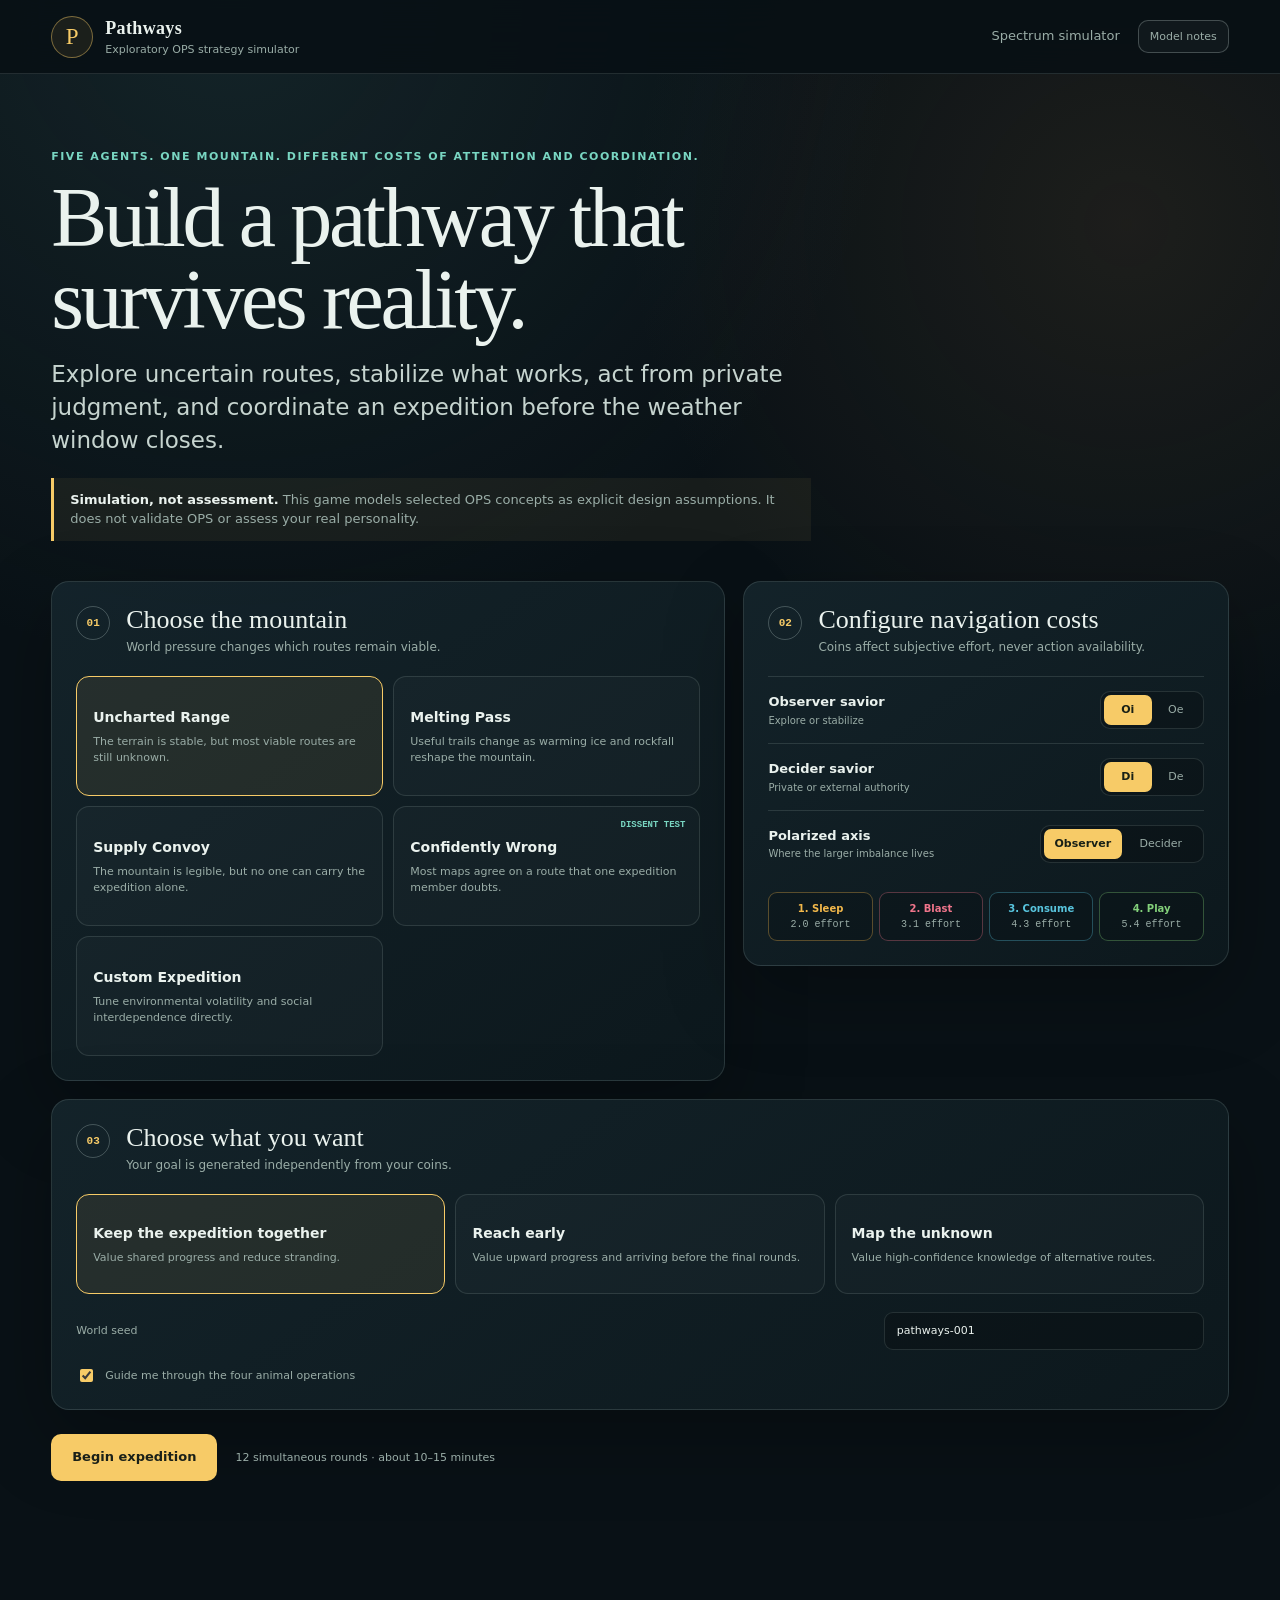
==== pathways/index.html @ d85b3685 "Add Pathways expedition simulator prototype" ====
<!doctype html>
<html lang="en">
<head>
  <meta charset="utf-8">
  <meta name="viewport" content="width=device-width, initial-scale=1">
  <meta name="theme-color" content="#101a20">
  <title>Pathways - An exploratory OPS strategy simulator</title>
  <link rel="icon" href="../favicon.ico">
  <link rel="stylesheet" href="styles.css?v=1">
</head>
<body>
  <header class="site-header">
    <a class="brand" href="../" aria-label="Back to simulator collection">
      <span class="brand-mark">P</span>
      <span>
        <strong>Pathways</strong>
        <small>Exploratory OPS strategy simulator</small>
      </span>
    </a>
    <nav>
      <a href="../spectrum/">Spectrum simulator</a>
      <button class="quiet-button" id="aboutButton" type="button">Model notes</button>
    </nav>
  </header>

  <main id="app">
    <section class="start-screen" id="startScreen">
      <div class="hero-copy">
        <p class="eyebrow">Five agents. One mountain. Different costs of attention and coordination.</p>
        <h1>Build a pathway that survives reality.</h1>
        <p class="lede">Explore uncertain routes, stabilize what works, act from private judgment, and coordinate an expedition before the weather window closes.</p>
        <div class="model-notice">
          <strong>Simulation, not assessment.</strong>
          This game models selected OPS concepts as explicit design assumptions. It does not validate OPS or assess your real personality.
        </div>
      </div>

      <div class="setup-grid">
        <section class="setup-panel scenario-panel">
          <div class="section-heading">
            <span class="step-number">01</span>
            <div>
              <h2>Choose the mountain</h2>
              <p>World pressure changes which routes remain viable.</p>
            </div>
          </div>
          <div class="scenario-grid" id="scenarioGrid"></div>
          <div class="custom-controls" id="customControls" hidden>
            <label>Environmental uncertainty <output id="uncertaintyOutput">50%</output><input id="uncertaintyInput" type="range" min="0" max="100" value="50"></label>
            <label>Terrain volatility <output id="volatilityOutput">50%</output><input id="volatilityInput" type="range" min="0" max="100" value="50"></label>
            <label>Social interdependence <output id="interdependenceOutput">50%</output><input id="interdependenceInput" type="range" min="0" max="100" value="50"></label>
            <label>Priority disagreement <output id="disagreementOutput">50%</output><input id="disagreementInput" type="range" min="0" max="100" value="50"></label>
          </div>
        </section>

        <section class="setup-panel coins-panel">
          <div class="section-heading">
            <span class="step-number">02</span>
            <div>
              <h2>Configure navigation costs</h2>
              <p>Coins affect subjective effort, never action availability.</p>
            </div>
          </div>
          <div class="coin-row">
            <div><strong>Observer savior</strong><small>Explore or stabilize</small></div>
            <div class="segmented" data-setting="observer">
              <button type="button" data-value="Oi" class="selected">Oi</button>
              <button type="button" data-value="Oe">Oe</button>
            </div>
          </div>
          <div class="coin-row">
            <div><strong>Decider savior</strong><small>Private or external authority</small></div>
            <div class="segmented" data-setting="decider">
              <button type="button" data-value="Di" class="selected">Di</button>
              <button type="button" data-value="De">De</button>
            </div>
          </div>
          <div class="coin-row">
            <div><strong>Polarized axis</strong><small>Where the larger imbalance lives</small></div>
            <div class="segmented wide" data-setting="polarity">
              <button type="button" data-value="Observer" class="selected">Observer</button>
              <button type="button" data-value="Decider">Decider</button>
            </div>
          </div>
          <div class="animal-order" id="animalOrder"></div>
        </section>

        <section class="setup-panel goals-panel">
          <div class="section-heading">
            <span class="step-number">03</span>
            <div>
              <h2>Choose what you want</h2>
              <p>Your goal is generated independently from your coins.</p>
            </div>
          </div>
          <div class="goal-grid" id="goalGrid"></div>
          <label class="seed-field">World seed<input id="seedInput" value="pathways-001" spellcheck="false"></label>
          <label class="tutorial-toggle"><input id="tutorialInput" type="checkbox" checked><span>Guide me through the four animal operations</span></label>
        </section>
      </div>

      <div class="start-actions">
        <button class="primary-button" id="startButton" type="button">Begin expedition</button>
        <span>12 simultaneous rounds · about 10–15 minutes</span>
      </div>
    </section>

    <section class="game-screen" id="gameScreen" hidden>
      <div class="game-status" aria-live="polite">
        <div><small>Round</small><strong id="roundStatus">0 / 12</strong></div>
        <div><small>Weather</small><strong id="weatherStatus">Clear</strong></div>
        <div><small>Shared supplies</small><strong id="supplyStatus">18</strong></div>
        <div><small>At summit</small><strong id="summitStatus">0 / 5</strong></div>
        <div><small>Loads delivered</small><strong id="deliveryStatus">0 / 3</strong></div>
        <button class="quiet-button" id="restartButton" type="button">Restart setup</button>
      </div>

      <div class="tutorial-bar" id="tutorialBar" hidden>
        <div>
          <small>Guided move <span id="tutorialCount">1 / 4</span></small>
          <strong id="tutorialTitle">Consume: scout an uncertain route</strong>
          <p id="tutorialCopy"></p>
        </div>
        <button class="quiet-button" id="skipTutorialButton" type="button">Skip guidance</button>
      </div>

      <div class="game-layout">
        <section class="map-panel">
          <div class="panel-heading map-heading">
            <div>
              <p class="eyebrow" id="scenarioEyebrow">Uncharted Range</p>
              <h2>Belief map</h2>
            </div>
            <label class="agent-selector">Map perspective<select id="mapAgentSelect"></select></label>
          </div>
          <div class="map-legend">
            <span><i class="legend-line private"></i>Private belief</span>
            <span><i class="legend-line shared"></i>Shared infrastructure</span>
            <span><i class="legend-line unknown"></i>Unknown possibility</span>
            <span><i class="legend-dot"></i>Expedition member</span>
          </div>
          <div class="mountain-wrap">
            <svg id="mountainSvg" viewBox="0 0 1000 720" role="img" aria-label="Interactive mountain pathway map">
              <defs>
                <linearGradient id="skyGradient" x1="0" x2="0" y1="0" y2="1">
                  <stop offset="0" stop-color="#152a32"></stop>
                  <stop offset="1" stop-color="#0d171c"></stop>
                </linearGradient>
                <filter id="softGlow"><feGaussianBlur stdDeviation="5" result="blur"></feGaussianBlur><feMerge><feMergeNode in="blur"></feMergeNode><feMergeNode in="SourceGraphic"></feMergeNode></feMerge></filter>
              </defs>
              <rect width="1000" height="720" fill="url(#skyGradient)"></rect>
              <path class="mountain-silhouette back" d="M0 690 L128 520 L235 575 L390 310 L495 415 L640 200 L760 390 L865 285 L1000 680 Z"></path>
              <path class="mountain-silhouette front" d="M0 720 L170 565 L300 610 L520 205 L695 540 L810 430 L1000 720 Z"></path>
              <g id="edgeLayer"></g>
              <g id="nodeLayer"></g>
              <g id="agentLayer"></g>
            </svg>
            <div class="map-callout" id="mapCallout" hidden></div>
          </div>
        </section>

        <aside class="xray-panel">
          <div class="panel-heading">
            <div>
              <p class="eyebrow">X-ray mode</p>
              <h2>Five private models</h2>
            </div>
            <span class="truth-badge">Ground truth hidden</span>
          </div>
          <div class="agent-list" id="agentList"></div>
        </aside>
      </div>

      <section class="actions-panel">
        <div class="panel-heading">
          <div>
            <p class="eyebrow">Choose one concrete operation</p>
            <h2>Your next move</h2>
          </div>
          <div class="player-state" id="playerState"></div>
        </div>
        <div class="action-grid" id="actionGrid"></div>
      </section>

      <section class="timeline-panel">
        <div class="panel-heading">
          <div><p class="eyebrow">Causal trace</p><h2>What just happened</h2></div>
        </div>
        <div class="timeline" id="timeline"></div>
      </section>
    </section>
  </main>

  <dialog id="aboutDialog" class="info-dialog">
    <button class="dialog-close" data-close-dialog type="button" aria-label="Close">Close</button>
    <p class="eyebrow">Model boundary</p>
    <h2>What this simulator claims</h2>
    <p>Pathways turns selected OPS terms into explicit game mechanics. Oe explores, Oi stabilizes, Di uses private decision authority, and De incorporates external commitments and needs. Observer/Decider controls which axis carries the larger savior–demon cost difference.</p>
    <p>The simulator tests whether those assumptions produce an intelligible strategy game. It is not evidence that the assumptions describe real people.</p>
    <h3>Four pathway layers</h3>
    <ul>
      <li>Terrain: what objectively exists.</li>
      <li>Belief: what each agent currently thinks exists.</li>
      <li>Personal mastery: what one agent can traverse reliably.</li>
      <li>Shared pathway: what the expedition can use at scale.</li>
    </ul>
  </dialog>

  <dialog id="debriefDialog" class="debrief-dialog">
    <div id="debriefContent"></div>
  </dialog>

  <script src="engine.js?v=1"></script>
  <script src="app.js?v=1"></script>
</body>
</html>
---- pathways/styles.css ----
:root {
  color-scheme: dark;
  --bg: #091116;
  --surface: #101c22;
  --surface-2: #14242b;
  --surface-3: #1a2d35;
  --line: rgba(215, 236, 230, 0.13);
  --line-strong: rgba(215, 236, 230, 0.25);
  --text: #eaf2ee;
  --muted: #9aada7;
  --accent: #f7cb67;
  --accent-dark: #5b4a23;
  --teal: #79d6c2;
  --danger: #f07b86;
  --sleep: #f2b84b;
  --consume: #58c4dd;
  --blast: #f0758b;
  --play: #83d17a;
  --radius: 18px;
  --shadow: 0 28px 80px rgba(0, 0, 0, 0.28);
}

* { box-sizing: border-box; }
[hidden] { display: none !important; }

html { background: var(--bg); }

body {
  margin: 0;
  min-width: 320px;
  color: var(--text);
  background:
    radial-gradient(circle at 18% 0%, rgba(58, 101, 103, 0.22), transparent 35%),
    radial-gradient(circle at 88% 14%, rgba(131, 96, 55, 0.16), transparent 28%),
    var(--bg);
  font-family: Inter, ui-sans-serif, system-ui, -apple-system, BlinkMacSystemFont, "Segoe UI", sans-serif;
  line-height: 1.45;
}

button, input, select { font: inherit; }
button { color: inherit; }

button:focus-visible, input:focus-visible, select:focus-visible, a:focus-visible {
  outline: 2px solid var(--accent);
  outline-offset: 3px;
}

a { color: inherit; text-decoration: none; }

.site-header {
  position: sticky;
  top: 0;
  z-index: 20;
  display: flex;
  align-items: center;
  justify-content: space-between;
  min-height: 74px;
  padding: 12px clamp(18px, 4vw, 64px);
  border-bottom: 1px solid var(--line);
  background: rgba(8, 16, 20, 0.86);
  backdrop-filter: blur(18px);
}

.brand { display: flex; align-items: center; gap: 12px; }
.brand-mark {
  display: grid;
  width: 42px;
  height: 42px;
  place-items: center;
  border: 1px solid rgba(247, 203, 103, 0.45);
  border-radius: 50%;
  color: var(--accent);
  background: rgba(247, 203, 103, 0.08);
  font-family: Georgia, serif;
  font-size: 23px;
}
.brand strong, .brand small { display: block; }
.brand strong { font-family: Georgia, serif; font-size: 18px; letter-spacing: 0.02em; }
.brand small { color: var(--muted); font-size: 11px; }
.site-header nav { display: flex; align-items: center; gap: 18px; color: var(--muted); font-size: 13px; }
.site-header nav a:hover { color: var(--text); }

main { width: min(1560px, 100%); margin: 0 auto; padding: clamp(24px, 4vw, 60px); }

.start-screen { padding-bottom: 72px; }
.hero-copy { display: grid; max-width: 970px; gap: 12px; margin: 24px 0 40px; }
.eyebrow { margin: 0; color: var(--teal); font-size: 11px; font-weight: 800; letter-spacing: 0.14em; text-transform: uppercase; }
h1, h2, h3, p { margin-top: 0; }
h1, h2 { font-family: Georgia, "Times New Roman", serif; font-weight: 500; }
h1 { max-width: 820px; margin-bottom: 4px; font-size: clamp(42px, 7vw, 84px); line-height: 0.98; letter-spacing: -0.04em; }
h2 { margin-bottom: 4px; font-size: 26px; line-height: 1.1; }
h3 { font-size: 15px; }
.lede { max-width: 780px; margin-bottom: 8px; color: #c6d4cf; font-size: clamp(17px, 2.4vw, 23px); }
.model-notice { max-width: 760px; padding: 13px 16px; border-left: 3px solid var(--accent); color: var(--muted); background: rgba(247, 203, 103, 0.06); font-size: 13px; }
.model-notice strong { color: var(--text); }

.setup-grid { display: grid; grid-template-columns: 1.25fr 0.9fr; gap: 18px; align-items: start; }
.setup-panel, .map-panel, .xray-panel, .actions-panel, .timeline-panel {
  border: 1px solid var(--line);
  border-radius: var(--radius);
  background: linear-gradient(145deg, rgba(20, 36, 43, 0.96), rgba(13, 25, 30, 0.96));
  box-shadow: var(--shadow);
}
.setup-panel { padding: 24px; }
.scenario-panel { grid-row: span 2; }
.goals-panel { grid-column: 1 / -1; }
.section-heading, .panel-heading { display: flex; align-items: flex-start; justify-content: space-between; gap: 16px; }
.section-heading { margin-bottom: 20px; }
.section-heading > div { flex: 1; }
.section-heading p, .panel-heading p { margin: 0; color: var(--muted); font-size: 12px; }
.step-number { display: grid; flex: 0 0 auto; width: 34px; height: 34px; place-items: center; border: 1px solid var(--line-strong); border-radius: 50%; color: var(--accent); font: 700 11px/1 ui-monospace, monospace; }

.scenario-grid { display: grid; grid-template-columns: repeat(2, minmax(0, 1fr)); gap: 10px; }
.scenario-card, .goal-card {
  position: relative;
  min-height: 120px;
  padding: 16px;
  border: 1px solid var(--line);
  border-radius: 13px;
  text-align: left;
  background: rgba(255, 255, 255, 0.025);
  cursor: pointer;
  transition: border-color 140ms ease, transform 140ms ease, background 140ms ease;
}
.scenario-card:hover, .goal-card:hover { transform: translateY(-2px); border-color: var(--line-strong); }
.scenario-card.selected, .goal-card.selected { border-color: var(--accent); background: rgba(247, 203, 103, 0.08); }
.scenario-card strong, .goal-card strong { display: block; margin-bottom: 7px; font-size: 14px; }
.scenario-card span, .goal-card span { display: block; color: var(--muted); font-size: 11px; line-height: 1.45; }
.scenario-card small { position: absolute; top: 14px; right: 14px; color: var(--teal); font: 700 9px/1 ui-monospace, monospace; text-transform: uppercase; }

.custom-controls { display: grid; grid-template-columns: repeat(2, minmax(0, 1fr)); gap: 14px 24px; margin-top: 18px; padding-top: 18px; border-top: 1px solid var(--line); }
.custom-controls label { display: grid; grid-template-columns: 1fr auto; gap: 5px 10px; color: var(--muted); font-size: 11px; }
.custom-controls input { grid-column: 1 / -1; width: 100%; accent-color: var(--accent); }
.custom-controls output { color: var(--text); font-family: ui-monospace, monospace; }

.coin-row { display: flex; align-items: center; justify-content: space-between; gap: 12px; padding: 14px 0; border-top: 1px solid var(--line); }
.coin-row:first-of-type { border-top: 0; }
.coin-row strong, .coin-row small { display: block; }
.coin-row strong { font-size: 13px; }
.coin-row small { margin-top: 2px; color: var(--muted); font-size: 10px; }
.segmented { display: grid; grid-template-columns: repeat(2, 48px); padding: 3px; border: 1px solid var(--line); border-radius: 10px; background: rgba(0, 0, 0, 0.2); }
.segmented.wide { grid-template-columns: repeat(2, 78px); }
.segmented button { padding: 7px 8px; border: 0; border-radius: 7px; color: var(--muted); background: transparent; cursor: pointer; font-size: 11px; }
.segmented button.selected { color: #182016; background: var(--accent); font-weight: 800; }
.animal-order { display: grid; grid-template-columns: repeat(4, 1fr); gap: 6px; margin-top: 15px; }
.order-chip { display: grid; gap: 2px; padding: 9px 6px; border: 1px solid var(--line); border-radius: 9px; text-align: center; background: rgba(0, 0, 0, 0.15); }
.order-chip strong { font-size: 10px; }
.order-chip span { color: var(--muted); font: 10px/1.2 ui-monospace, monospace; }

.goal-grid { display: grid; grid-template-columns: repeat(3, 1fr); gap: 10px; }
.goal-card { min-height: 100px; }
.seed-field { display: grid; grid-template-columns: auto minmax(180px, 320px); align-items: center; gap: 12px; margin-top: 18px; color: var(--muted); font-size: 11px; }
.seed-field input, .agent-selector select {
  width: 100%;
  padding: 10px 12px;
  border: 1px solid var(--line);
  border-radius: 9px;
  color: var(--text);
  background: rgba(0, 0, 0, 0.2);
}
.tutorial-toggle { display: flex; align-items: center; gap: 9px; margin-top: 16px; color: var(--muted); font-size: 11px; }
.tutorial-toggle input { accent-color: var(--accent); }

.start-actions { display: flex; align-items: center; gap: 18px; margin-top: 24px; }
.start-actions span { color: var(--muted); font-size: 11px; }
.primary-button, .quiet-button {
  border: 1px solid var(--line-strong);
  border-radius: 10px;
  cursor: pointer;
}
.primary-button { padding: 13px 20px; border-color: rgba(247, 203, 103, 0.62); color: #1a2018; background: var(--accent); font-size: 13px; font-weight: 800; }
.primary-button:hover { background: #ffdc87; }
.quiet-button { padding: 8px 11px; color: var(--muted); background: rgba(255, 255, 255, 0.035); font-size: 11px; }
.quiet-button:hover { color: var(--text); border-color: var(--line-strong); }

.game-screen { display: grid; gap: 16px; }
.game-status { display: grid; grid-template-columns: repeat(5, minmax(90px, 1fr)) auto; gap: 8px; padding: 12px; border: 1px solid var(--line); border-radius: 14px; background: rgba(15, 28, 34, 0.92); }
.game-status > div { padding: 4px 10px; border-right: 1px solid var(--line); }
.game-status small, .game-status strong { display: block; }
.game-status small { margin-bottom: 3px; color: var(--muted); font-size: 9px; letter-spacing: 0.08em; text-transform: uppercase; }
.game-status strong { font-size: 13px; }

.tutorial-bar { display: flex; align-items: center; justify-content: space-between; gap: 20px; padding: 14px 18px; border: 1px solid rgba(247, 203, 103, 0.42); border-radius: 13px; background: linear-gradient(90deg, rgba(247, 203, 103, 0.12), rgba(247, 203, 103, 0.03)); }
.tutorial-bar small, .tutorial-bar strong, .tutorial-bar p { display: block; }
.tutorial-bar small { color: var(--accent); font: 700 9px/1.4 ui-monospace, monospace; text-transform: uppercase; }
.tutorial-bar strong { margin: 3px 0; font-size: 13px; }
.tutorial-bar p { margin: 0; color: var(--muted); font-size: 11px; }

.game-layout { display: grid; grid-template-columns: minmax(0, 1fr) 360px; gap: 16px; align-items: stretch; }
.map-panel, .xray-panel, .actions-panel, .timeline-panel { overflow: hidden; }
.panel-heading { padding: 18px 20px 13px; }
.panel-heading h2 { margin: 2px 0 0; font-size: 22px; }
.map-heading { align-items: center; }
.agent-selector { display: grid; gap: 4px; color: var(--muted); font-size: 9px; letter-spacing: 0.05em; text-transform: uppercase; }
.agent-selector select { min-width: 150px; padding: 7px 9px; text-transform: none; }
.map-legend { display: flex; flex-wrap: wrap; gap: 12px; padding: 0 20px 12px; color: var(--muted); font-size: 9px; }
.map-legend span { display: flex; align-items: center; gap: 5px; }
.legend-line { display: inline-block; width: 22px; height: 0; border-top: 2px solid; }
.legend-line.private { border-color: var(--accent); }
.legend-line.shared { border-width: 4px; border-color: var(--teal); }
.legend-line.unknown { border-color: #6f7d7a; border-style: dashed; }
.legend-dot { width: 8px; height: 8px; border: 2px solid #fff; border-radius: 50%; }
.mountain-wrap { position: relative; min-height: 520px; border-top: 1px solid var(--line); }
#mountainSvg { display: block; width: 100%; height: auto; min-height: 520px; }
.mountain-silhouette { stroke: rgba(180, 207, 198, 0.12); stroke-width: 2; }
.mountain-silhouette.back { fill: rgba(88, 121, 123, 0.13); }
.mountain-silhouette.front { fill: rgba(28, 47, 51, 0.8); }
.map-edge { cursor: pointer; transition: opacity 180ms ease, stroke-width 180ms ease; }
.map-edge:hover { opacity: 1 !important; }
.edge-hit { fill: none; stroke: transparent; stroke-width: 20; cursor: pointer; }
.map-node circle { fill: #14262c; stroke: rgba(230, 244, 239, 0.5); stroke-width: 2; }
.map-node text { fill: #dce8e3; font-size: 12px; text-anchor: middle; paint-order: stroke; stroke: #0d181c; stroke-width: 4px; }
.map-node .node-level { fill: #81938e; font: 9px ui-monospace, monospace; }
.agent-marker circle { stroke: #081014; stroke-width: 3; filter: url(#softGlow); }
.agent-marker text { fill: #071014; font: 800 10px ui-sans-serif, sans-serif; text-anchor: middle; dominant-baseline: central; }
.agent-marker.player circle { stroke: var(--accent); stroke-width: 4; }
.blocked-mark { fill: var(--danger); font: 800 22px ui-sans-serif, sans-serif; text-anchor: middle; }
.map-callout { position: absolute; max-width: 250px; padding: 10px 12px; border: 1px solid var(--line-strong); border-radius: 10px; color: var(--text); background: rgba(7, 15, 18, 0.94); box-shadow: var(--shadow); pointer-events: none; font-size: 10px; }
.map-callout strong { display: block; margin-bottom: 3px; }
.map-callout span { color: var(--muted); }

.truth-badge { padding: 6px 8px; border: 1px solid var(--line); border-radius: 20px; color: var(--muted); font: 8px/1 ui-monospace, monospace; text-transform: uppercase; }
.agent-list { display: grid; gap: 8px; max-height: 682px; padding: 0 12px 14px; overflow-y: auto; }
.agent-card { padding: 12px; border: 1px solid var(--line); border-radius: 12px; background: rgba(255, 255, 255, 0.025); cursor: pointer; }
.agent-card.selected { border-color: var(--agent-color); background: color-mix(in srgb, var(--agent-color) 8%, transparent); }
.agent-card-head { display: flex; align-items: center; justify-content: space-between; gap: 8px; }
.agent-name { display: flex; align-items: center; gap: 7px; font-size: 12px; font-weight: 800; }
.agent-swatch { width: 9px; height: 9px; border-radius: 50%; background: var(--agent-color); }
.coin-stack { color: var(--muted); font: 9px/1 ui-monospace, monospace; }
.agent-goal { margin: 6px 0 8px; color: var(--muted); font-size: 10px; }
.meters { display: grid; grid-template-columns: 1fr 1fr; gap: 6px; }
.meter { display: grid; grid-template-columns: auto 1fr auto; align-items: center; gap: 5px; color: var(--muted); font-size: 8px; text-transform: uppercase; }
.meter-bar { height: 4px; overflow: hidden; border-radius: 10px; background: rgba(255, 255, 255, 0.08); }
.meter-bar i { display: block; height: 100%; border-radius: inherit; background: var(--agent-color); }
.pressure-row { display: flex; gap: 4px; margin-top: 8px; }
.pressure-chip { flex: 1; padding: 4px; border-radius: 5px; color: var(--muted); background: rgba(0, 0, 0, 0.2); font: 8px/1 ui-monospace, monospace; text-align: center; }
.pressure-chip.hot { color: #1a1414; background: var(--danger); }
.agent-reason { margin: 8px 0 0; color: #b9c7c2; font-size: 9px; line-height: 1.4; }

.actions-panel { padding-bottom: 16px; }
.player-state { display: flex; flex-wrap: wrap; justify-content: flex-end; gap: 5px; }
.state-chip { padding: 5px 7px; border: 1px solid var(--line); border-radius: 8px; color: var(--muted); font: 9px/1 ui-monospace, monospace; }
.action-grid { display: grid; grid-template-columns: repeat(4, minmax(0, 1fr)); gap: 10px; padding: 0 16px; }
.action-card { --animal: var(--accent); position: relative; display: grid; min-height: 184px; padding: 14px; border: 1px solid var(--line); border-top: 3px solid var(--animal); border-radius: 12px; text-align: left; background: rgba(255, 255, 255, 0.025); cursor: pointer; }
.action-card:hover:not(:disabled) { border-color: var(--animal); background: color-mix(in srgb, var(--animal) 7%, transparent); transform: translateY(-2px); }
.action-card:disabled { opacity: 0.35; cursor: not-allowed; }
.action-card.guided { box-shadow: 0 0 0 2px var(--accent), 0 0 35px rgba(247, 203, 103, 0.12); }
.action-name { display: flex; align-items: center; justify-content: space-between; gap: 8px; margin-bottom: 8px; }
.action-name strong { color: var(--animal); font-size: 14px; }
.action-name span { color: var(--muted); font: 9px/1 ui-monospace, monospace; }
.action-card h3 { margin-bottom: 5px; font-size: 12px; }
.action-target { color: var(--text); font-size: 10px; }
.action-rationale { margin-bottom: 10px; color: var(--muted); font-size: 9px; line-height: 1.45; }
.action-costs { align-self: end; display: flex; flex-wrap: wrap; gap: 5px; }
.cost-chip { padding: 5px 6px; border-radius: 6px; color: var(--muted); background: rgba(0, 0, 0, 0.22); font: 8px/1 ui-monospace, monospace; }

.timeline-panel { box-shadow: none; }
.timeline { display: grid; grid-template-columns: repeat(3, minmax(0, 1fr)); gap: 8px; max-height: 260px; padding: 0 16px 16px; overflow-y: auto; }
.timeline-entry { padding: 10px; border: 1px solid var(--line); border-radius: 9px; background: rgba(255, 255, 255, 0.02); }
.timeline-entry strong { display: block; margin-bottom: 4px; font-size: 10px; }
.timeline-entry p { margin: 0; color: var(--muted); font-size: 9px; }

dialog { color: var(--text); border: 1px solid var(--line-strong); border-radius: 18px; background: #111e24; box-shadow: 0 30px 120px rgba(0, 0, 0, 0.65); }
dialog::backdrop { background: rgba(2, 7, 9, 0.78); backdrop-filter: blur(8px); }
.info-dialog { width: min(620px, calc(100vw - 32px)); padding: 28px; }
.info-dialog p, .info-dialog li { color: var(--muted); font-size: 13px; }
.dialog-close { float: right; border: 0; color: var(--muted); background: transparent; cursor: pointer; font-size: 11px; }
.debrief-dialog { width: min(920px, calc(100vw - 28px)); max-height: calc(100vh - 28px); padding: 0; overflow-y: auto; }
.debrief-header { padding: 28px 30px 20px; border-bottom: 1px solid var(--line); }
.debrief-header.success { background: linear-gradient(120deg, rgba(121, 214, 194, 0.13), transparent); }
.debrief-header.failure { background: linear-gradient(120deg, rgba(240, 123, 134, 0.11), transparent); }
.debrief-header h2 { margin: 5px 0 8px; font-size: 38px; }
.debrief-header p { margin: 0; color: var(--muted); }
.debrief-body { display: grid; gap: 20px; padding: 24px 30px 30px; }
.metric-grid { display: grid; grid-template-columns: repeat(4, 1fr); gap: 8px; }
.metric { padding: 13px; border: 1px solid var(--line); border-radius: 10px; background: rgba(255, 255, 255, 0.025); }
.metric small, .metric strong { display: block; }
.metric small { color: var(--muted); font-size: 8px; letter-spacing: 0.08em; text-transform: uppercase; }
.metric strong { margin-top: 4px; font-size: 17px; }
.debrief-columns { display: grid; grid-template-columns: 1fr 1fr; gap: 16px; }
.debrief-section { padding: 16px; border: 1px solid var(--line); border-radius: 12px; }
.debrief-section h3 { margin-bottom: 11px; }
.move-bars { display: grid; gap: 8px; }
.move-bar { display: grid; grid-template-columns: 66px 1fr 24px; align-items: center; gap: 8px; font-size: 10px; }
.move-bar i { display: block; height: 7px; border-radius: 10px; background: var(--bar-color); }
.pressure-list { display: grid; grid-template-columns: repeat(2, 1fr); gap: 6px; }
.pressure-item { display: flex; justify-content: space-between; padding: 8px; border-radius: 8px; color: var(--muted); background: rgba(0, 0, 0, 0.16); font-size: 10px; }
.counterfactual-actions { display: flex; flex-wrap: wrap; gap: 8px; }

@media (max-width: 1120px) {
  .setup-grid { grid-template-columns: 1fr; }
  .scenario-panel, .goals-panel { grid-column: auto; grid-row: auto; }
  .game-layout { grid-template-columns: 1fr; }
  .agent-list { grid-template-columns: repeat(2, 1fr); max-height: none; }
  .action-grid { grid-template-columns: repeat(2, 1fr); }
}

@media (max-width: 760px) {
  .site-header { position: static; padding: 10px 14px; }
  .brand small, .site-header nav a { display: none; }
  main { padding: 18px 12px 40px; }
  .scenario-grid, .goal-grid, .custom-controls { grid-template-columns: 1fr; }
  .game-status { grid-template-columns: repeat(2, 1fr); }
  .game-status > div { border-right: 0; border-bottom: 1px solid var(--line); }
  .game-status button { grid-column: 1 / -1; }
  .tutorial-bar { align-items: flex-start; flex-direction: column; }
  .map-heading, .panel-heading { align-items: flex-start; flex-direction: column; }
  .mountain-wrap, #mountainSvg { min-height: 390px; }
  .agent-list, .action-grid, .timeline, .metric-grid, .debrief-columns { grid-template-columns: 1fr; }
  .start-actions { align-items: flex-start; flex-direction: column; }
  .seed-field { grid-template-columns: 1fr; }
  .player-state { justify-content: flex-start; }
}

@media (prefers-reduced-motion: reduce) {
  *, *::before, *::after { scroll-behavior: auto !important; transition-duration: 0.01ms !important; animation-duration: 0.01ms !important; }
}
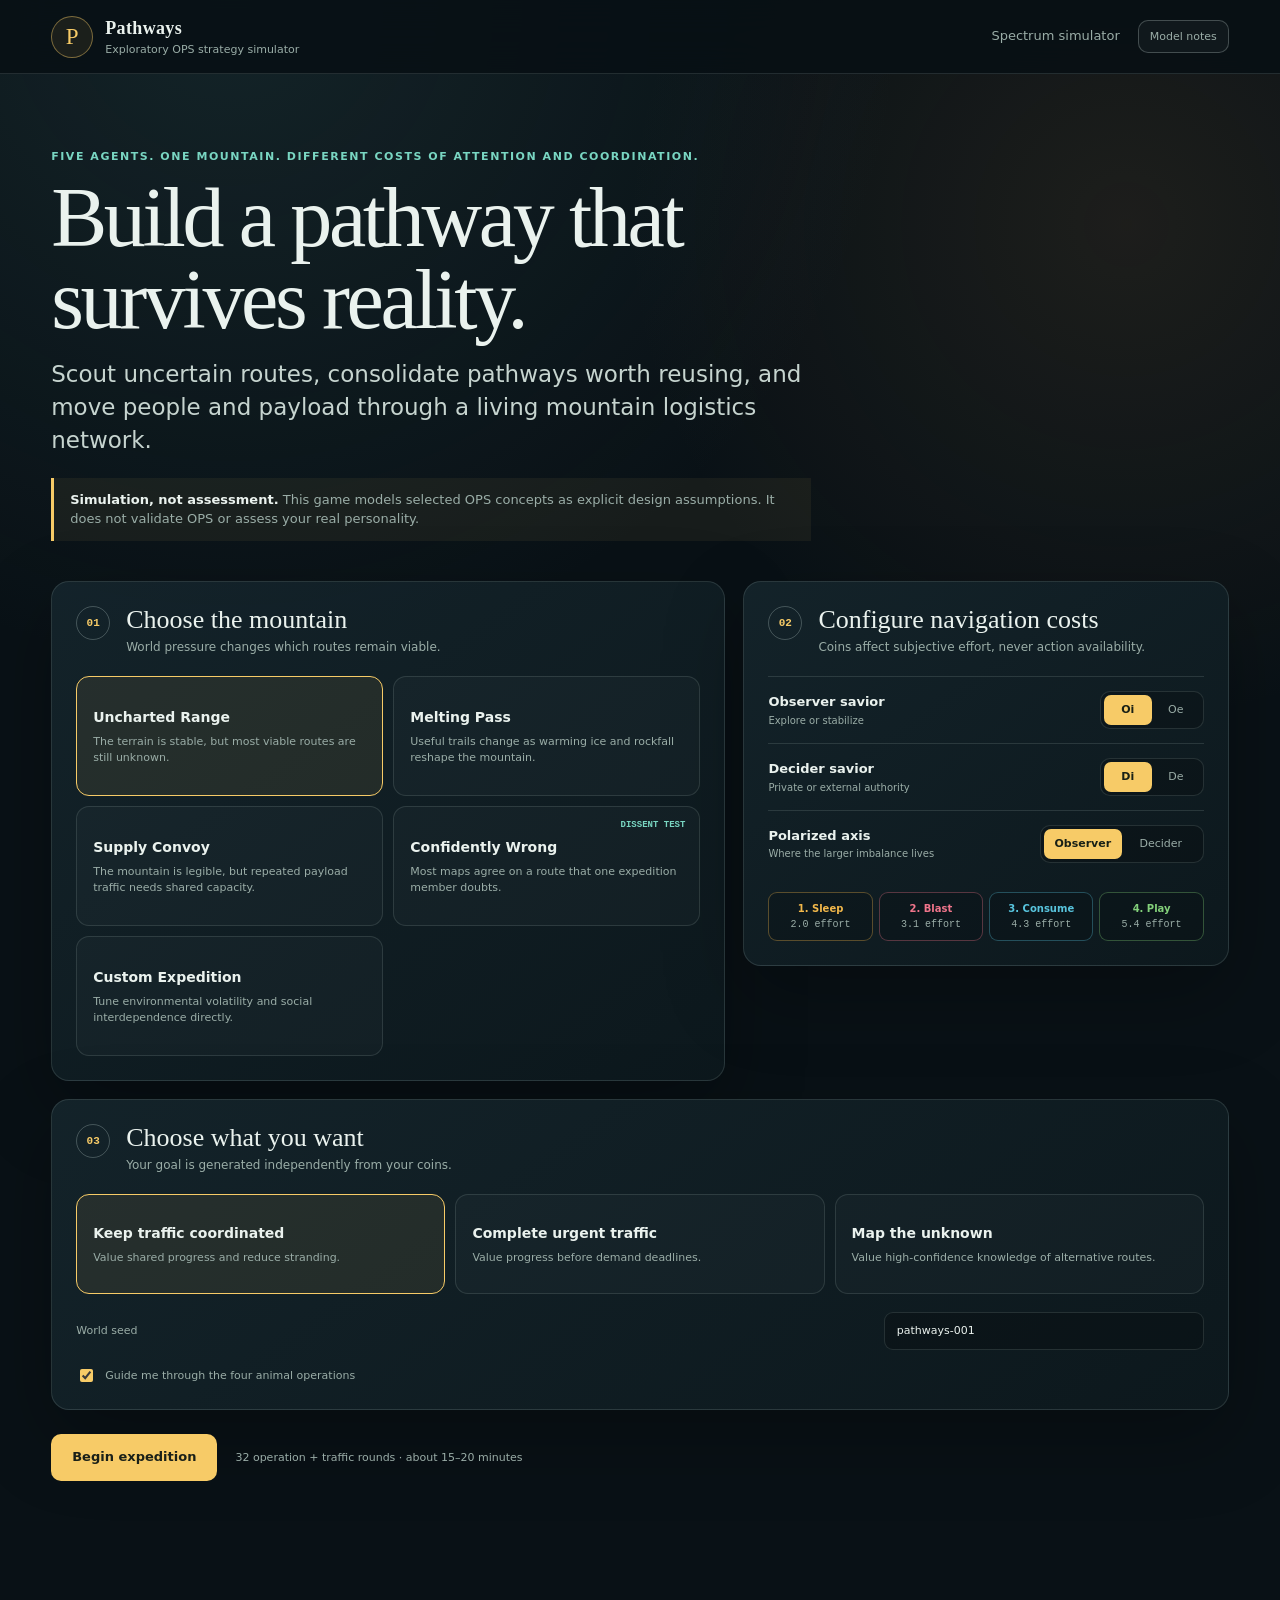
==== commit 427cc6e4: "feat(pathways): add repeated mountain logistics (#17)" ====
--- a/pathways/index.html
+++ b/pathways/index.html
@@ -28,7 +28,7 @@
       <div class="hero-copy">
         <p class="eyebrow">Five agents. One mountain. Different costs of attention and coordination.</p>
         <h1>Build a pathway that survives reality.</h1>
-        <p class="lede">Explore uncertain routes, stabilize what works, act from private judgment, and coordinate an expedition before the weather window closes.</p>
+        <p class="lede">Scout uncertain routes, consolidate pathways worth reusing, and move people and payload through a living mountain logistics network.</p>
         <div class="model-notice">
           <strong>Simulation, not assessment.</strong>
           This game models selected OPS concepts as explicit design assumptions. It does not validate OPS or assess your real personality.
@@ -101,7 +101,7 @@
 
       <div class="start-actions">
         <button class="primary-button" id="startButton" type="button">Begin expedition</button>
-        <span>12 simultaneous rounds · about 10–15 minutes</span>
+        <span>32 operation + traffic rounds · about 15–20 minutes</span>
       </div>
     </section>
 
@@ -109,9 +109,9 @@
       <div class="game-status" aria-live="polite">
         <div><small>Round</small><strong id="roundStatus">0 / 12</strong></div>
         <div><small>Weather</small><strong id="weatherStatus">Clear</strong></div>
-        <div><small>Shared supplies</small><strong id="supplyStatus">18</strong></div>
-        <div><small>At summit</small><strong id="summitStatus">0 / 5</strong></div>
-        <div><small>Loads delivered</small><strong id="deliveryStatus">0 / 3</strong></div>
+        <div><small>Route materials</small><strong id="supplyStatus">18</strong></div>
+        <div><small>Demands complete</small><strong id="summitStatus">0 / 5</strong></div>
+        <div><small>Payload delivered</small><strong id="deliveryStatus">0 / 2</strong></div>
         <button class="quiet-button" id="restartButton" type="button">Restart setup</button>
       </div>
 
@@ -124,6 +124,14 @@
         <button class="quiet-button" id="skipTutorialButton" type="button">Skip guidance</button>
       </div>
 
+      <section class="traffic-panel">
+        <div class="panel-heading">
+          <div><p class="eyebrow">Purposeful repeated traffic</p><h2>Logistics demands</h2></div>
+          <span class="truth-badge">Source → destination · subject · deadline</span>
+        </div>
+        <div class="traffic-demand-list" id="trafficDemandList"></div>
+      </section>
+
       <div class="game-layout">
         <section class="map-panel">
           <div class="panel-heading map-heading">
@@ -131,7 +139,11 @@
               <p class="eyebrow" id="scenarioEyebrow">Uncharted Range</p>
               <h2>Belief map</h2>
             </div>
-            <label class="agent-selector">Map perspective<select id="mapAgentSelect"></select></label>
+            <div class="map-controls">
+              <button class="quiet-button" id="mapZoomOut" type="button" aria-label="Zoom map out">−</button>
+              <button class="quiet-button" id="mapZoomIn" type="button" aria-label="Zoom map in">+</button>
+              <label class="agent-selector">Map perspective<select id="mapAgentSelect"></select></label>
+            </div>
           </div>
           <div class="map-legend">
             <span><i class="legend-line private"></i>Private belief</span>
@@ -147,6 +159,7 @@
                   <stop offset="1" stop-color="#0d171c"></stop>
                 </linearGradient>
                 <filter id="softGlow"><feGaussianBlur stdDeviation="5" result="blur"></feGaussianBlur><feMerge><feMergeNode in="blur"></feMergeNode><feMergeNode in="SourceGraphic"></feMergeNode></feMerge></filter>
+                <marker id="intentArrow" viewBox="0 0 10 10" refX="8" refY="5" markerWidth="5" markerHeight="5" orient="auto-start-reverse"><path d="M 0 0 L 10 5 L 0 10 z" fill="#f7cb67"></path></marker>
               </defs>
               <rect width="1000" height="720" fill="url(#skyGradient)"></rect>
               <path class="mountain-silhouette back" d="M0 690 L128 520 L235 575 L390 310 L495 415 L640 200 L760 390 L865 285 L1000 680 Z"></path>
@@ -154,6 +167,7 @@
               <g id="edgeLayer"></g>
               <g id="nodeLayer"></g>
               <g id="agentLayer"></g>
+              <g id="payloadLayer"></g>
             </svg>
             <div class="map-callout" id="mapCallout" hidden></div>
           </div>
@@ -195,7 +209,7 @@
     <button class="dialog-close" data-close-dialog type="button" aria-label="Close">Close</button>
     <p class="eyebrow">Model boundary</p>
     <h2>What this simulator claims</h2>
-    <p>Pathways turns selected OPS terms into explicit game mechanics. Oe explores, Oi stabilizes, Di uses private decision authority, and De incorporates external commitments and needs. Observer/Decider controls which axis carries the larger savior–demon cost difference.</p>
+    <p>Pathways turns selected OPS terms into explicit logistics mechanics. Oe explores, Oi stabilizes, Di primarily updates private capability, and De primarily updates reciprocal or shared capability. Animal operations prepare pathway state; movement resolves afterward against declared traffic demands.</p>
     <p>The simulator tests whether those assumptions produce an intelligible strategy game. It is not evidence that the assumptions describe real people.</p>
     <h3>Four pathway layers</h3>
     <ul>
@@ -204,6 +218,7 @@
       <li>Personal mastery: what one agent can traverse reliably.</li>
       <li>Shared pathway: what the expedition can use at scale.</li>
     </ul>
+    <p>Sleep pays when the same agent later reuses a mastered route. Blast pays when later followers or shared payload reuse established infrastructure. Either investment can be mistimed when no relevant future traffic arrives.</p>
   </dialog>
 
   <dialog id="debriefDialog" class="debrief-dialog">
--- a/pathways/styles.css
+++ b/pathways/styles.css
@@ -187,10 +187,12 @@
 .tutorial-bar p { margin: 0; color: var(--muted); font-size: 11px; }
 
 .game-layout { display: grid; grid-template-columns: minmax(0, 1fr) 360px; gap: 16px; align-items: stretch; }
-.map-panel, .xray-panel, .actions-panel, .timeline-panel { overflow: hidden; }
+.map-panel, .xray-panel, .actions-panel, .timeline-panel, .traffic-panel { overflow: hidden; }
 .panel-heading { padding: 18px 20px 13px; }
 .panel-heading h2 { margin: 2px 0 0; font-size: 22px; }
 .map-heading { align-items: center; }
+.map-controls { display: flex; align-items: end; gap: 6px; }
+.map-controls .quiet-button { min-width: 34px; }
 .agent-selector { display: grid; gap: 4px; color: var(--muted); font-size: 9px; letter-spacing: 0.05em; text-transform: uppercase; }
 .agent-selector select { min-width: 150px; padding: 7px 9px; text-transform: none; }
 .map-legend { display: flex; flex-wrap: wrap; gap: 12px; padding: 0 20px 12px; color: var(--muted); font-size: 9px; }
@@ -200,7 +202,7 @@
 .legend-line.shared { border-width: 4px; border-color: var(--teal); }
 .legend-line.unknown { border-color: #6f7d7a; border-style: dashed; }
 .legend-dot { width: 8px; height: 8px; border: 2px solid #fff; border-radius: 50%; }
-.mountain-wrap { position: relative; min-height: 520px; border-top: 1px solid var(--line); }
+.mountain-wrap { position: relative; min-height: 520px; overflow: auto; border-top: 1px solid var(--line); }
 #mountainSvg { display: block; width: 100%; height: auto; min-height: 520px; }
 .mountain-silhouette { stroke: rgba(180, 207, 198, 0.12); stroke-width: 2; }
 .mountain-silhouette.back { fill: rgba(88, 121, 123, 0.13); }
@@ -214,6 +216,8 @@
 .agent-marker circle { stroke: #081014; stroke-width: 3; filter: url(#softGlow); }
 .agent-marker text { fill: #071014; font: 800 10px ui-sans-serif, sans-serif; text-anchor: middle; dominant-baseline: central; }
 .agent-marker.player circle { stroke: var(--accent); stroke-width: 4; }
+.payload-marker rect { fill: var(--accent); stroke: #17140d; stroke-width: 2; filter: url(#softGlow); }
+.payload-marker text { fill: #17140d; font: 900 8px ui-sans-serif, sans-serif; text-anchor: middle; dominant-baseline: central; }
 .blocked-mark { fill: var(--danger); font: 800 22px ui-sans-serif, sans-serif; text-anchor: middle; }
 .map-callout { position: absolute; max-width: 250px; padding: 10px 12px; border: 1px solid var(--line-strong); border-radius: 10px; color: var(--text); background: rgba(7, 15, 18, 0.94); box-shadow: var(--shadow); pointer-events: none; font-size: 10px; }
 .map-callout strong { display: block; margin-bottom: 3px; }
@@ -237,6 +241,18 @@
 .pressure-chip.hot { color: #1a1414; background: var(--danger); }
 .agent-reason { margin: 8px 0 0; color: #b9c7c2; font-size: 9px; line-height: 1.4; }
 
+.traffic-demand-list { display: grid; grid-template-columns: repeat(5, minmax(0, 1fr)); gap: 8px; padding: 0 16px 16px; }
+.traffic-demand { display: grid; gap: 9px; min-height: 100px; padding: 11px; border: 1px solid var(--line); border-radius: 10px; background: rgba(255, 255, 255, 0.025); }
+.traffic-demand > div:first-child { display: grid; gap: 4px; }
+.traffic-demand strong { font-size: 10px; line-height: 1.35; }
+.traffic-demand span { color: var(--muted); font-size: 8px; }
+.traffic-demand.queued { opacity: 0.58; }
+.traffic-demand.completed { border-color: rgba(121, 214, 194, 0.42); background: rgba(121, 214, 194, 0.07); }
+.traffic-demand.overdue { border-color: rgba(240, 123, 134, 0.55); }
+.traffic-meta { align-self: end; display: flex; flex-wrap: wrap; gap: 4px; }
+.traffic-meta span, .traffic-meta b { padding: 4px 5px; border-radius: 5px; background: rgba(0, 0, 0, 0.2); font: 8px/1 ui-monospace, monospace; }
+.traffic-meta b { color: var(--accent); font-weight: 700; text-transform: uppercase; }
+
 .actions-panel { padding-bottom: 16px; }
 .player-state { display: flex; flex-wrap: wrap; justify-content: flex-end; gap: 5px; }
 .state-chip { padding: 5px 7px; border: 1px solid var(--line); border-radius: 8px; color: var(--muted); font: 9px/1 ui-monospace, monospace; }
@@ -259,6 +275,8 @@
 .timeline-entry { padding: 10px; border: 1px solid var(--line); border-radius: 9px; background: rgba(255, 255, 255, 0.02); }
 .timeline-entry strong { display: block; margin-bottom: 4px; font-size: 10px; }
 .timeline-entry p { margin: 0; color: var(--muted); font-size: 9px; }
+.timeline-entry.operation { border-top: 2px solid var(--accent); }
+.timeline-entry.traffic { border-top: 2px solid var(--teal); }
 
 dialog { color: var(--text); border: 1px solid var(--line-strong); border-radius: 18px; background: #111e24; box-shadow: 0 30px 120px rgba(0, 0, 0, 0.65); }
 dialog::backdrop { background: rgba(2, 7, 9, 0.78); backdrop-filter: blur(8px); }
@@ -292,6 +310,7 @@
   .scenario-panel, .goals-panel { grid-column: auto; grid-row: auto; }
   .game-layout { grid-template-columns: 1fr; }
   .agent-list { grid-template-columns: repeat(2, 1fr); max-height: none; }
+  .traffic-demand-list { grid-template-columns: repeat(3, 1fr); }
   .action-grid { grid-template-columns: repeat(2, 1fr); }
 }
 
@@ -306,7 +325,7 @@
   .tutorial-bar { align-items: flex-start; flex-direction: column; }
   .map-heading, .panel-heading { align-items: flex-start; flex-direction: column; }
   .mountain-wrap, #mountainSvg { min-height: 390px; }
-  .agent-list, .action-grid, .timeline, .metric-grid, .debrief-columns { grid-template-columns: 1fr; }
+  .agent-list, .action-grid, .timeline, .metric-grid, .debrief-columns, .traffic-demand-list { grid-template-columns: 1fr; }
   .start-actions { align-items: flex-start; flex-direction: column; }
   .seed-field { grid-template-columns: 1fr; }
   .player-state { justify-content: flex-start; }
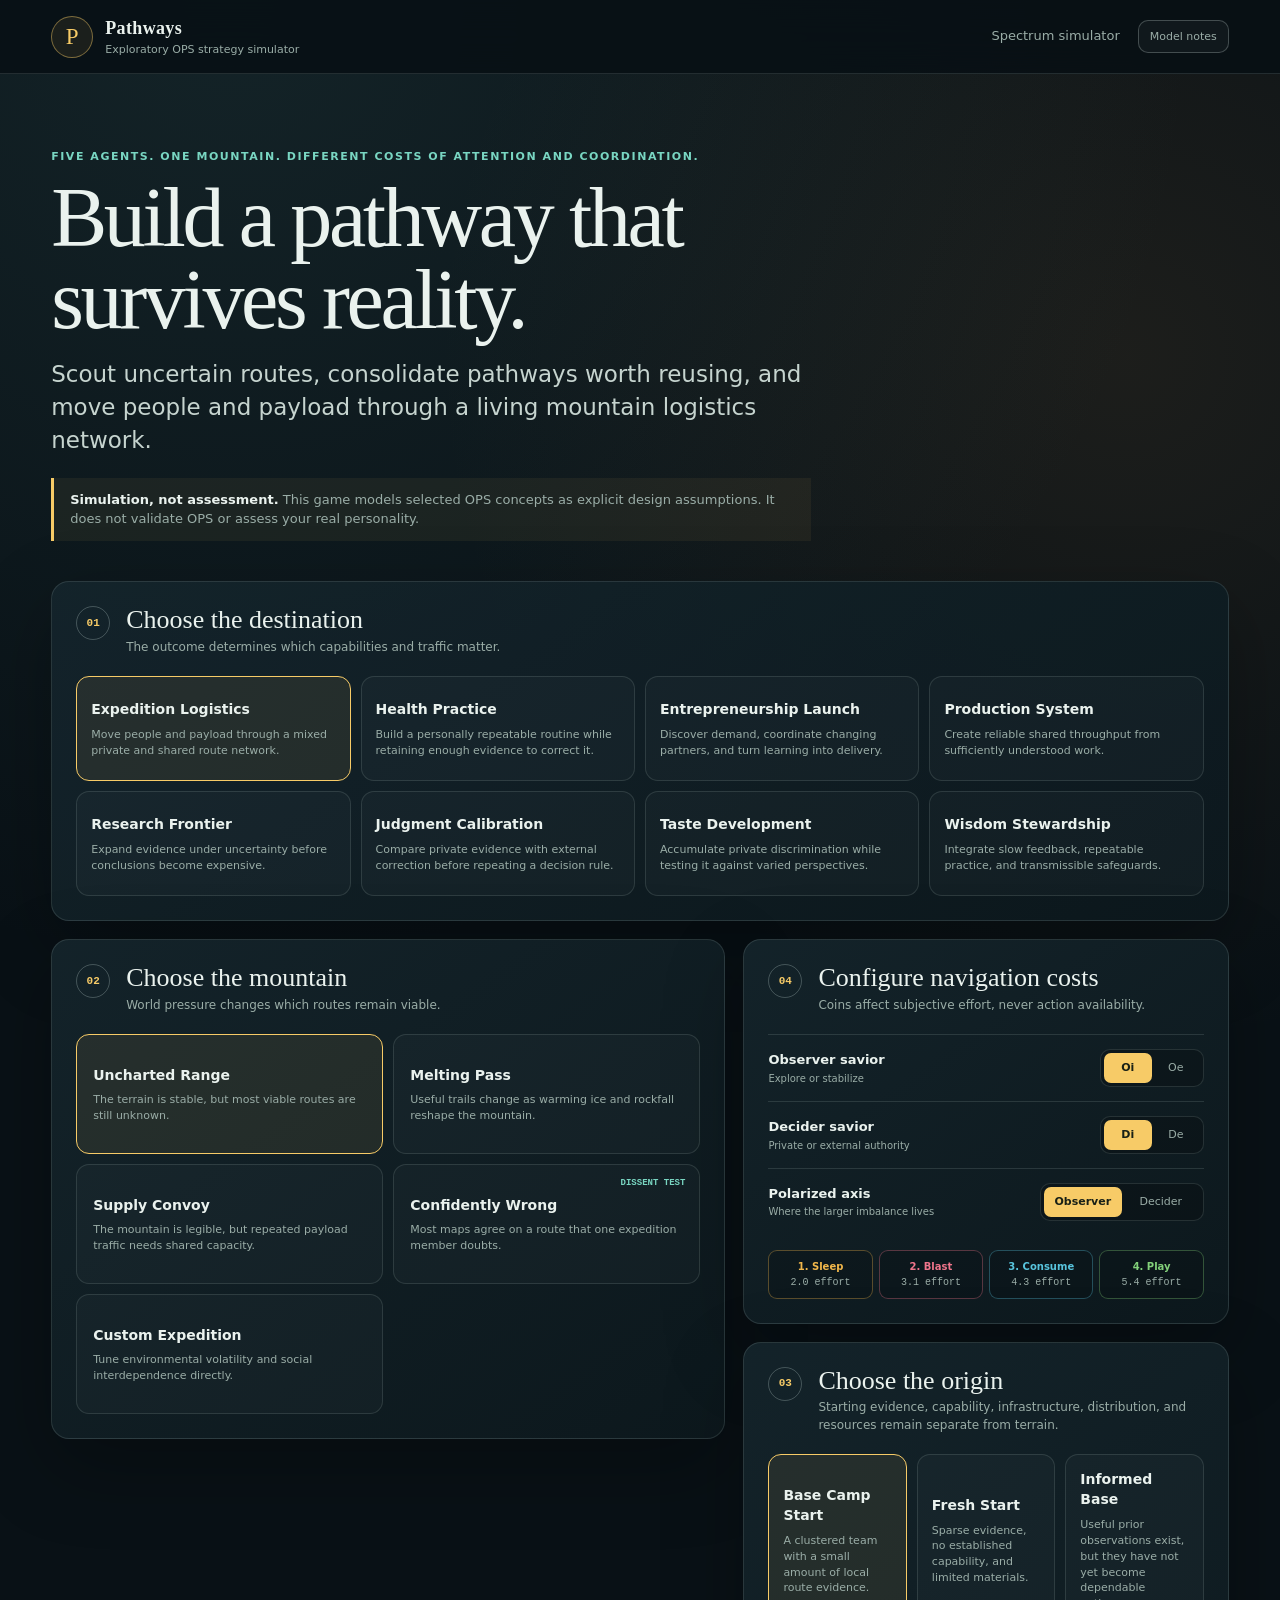
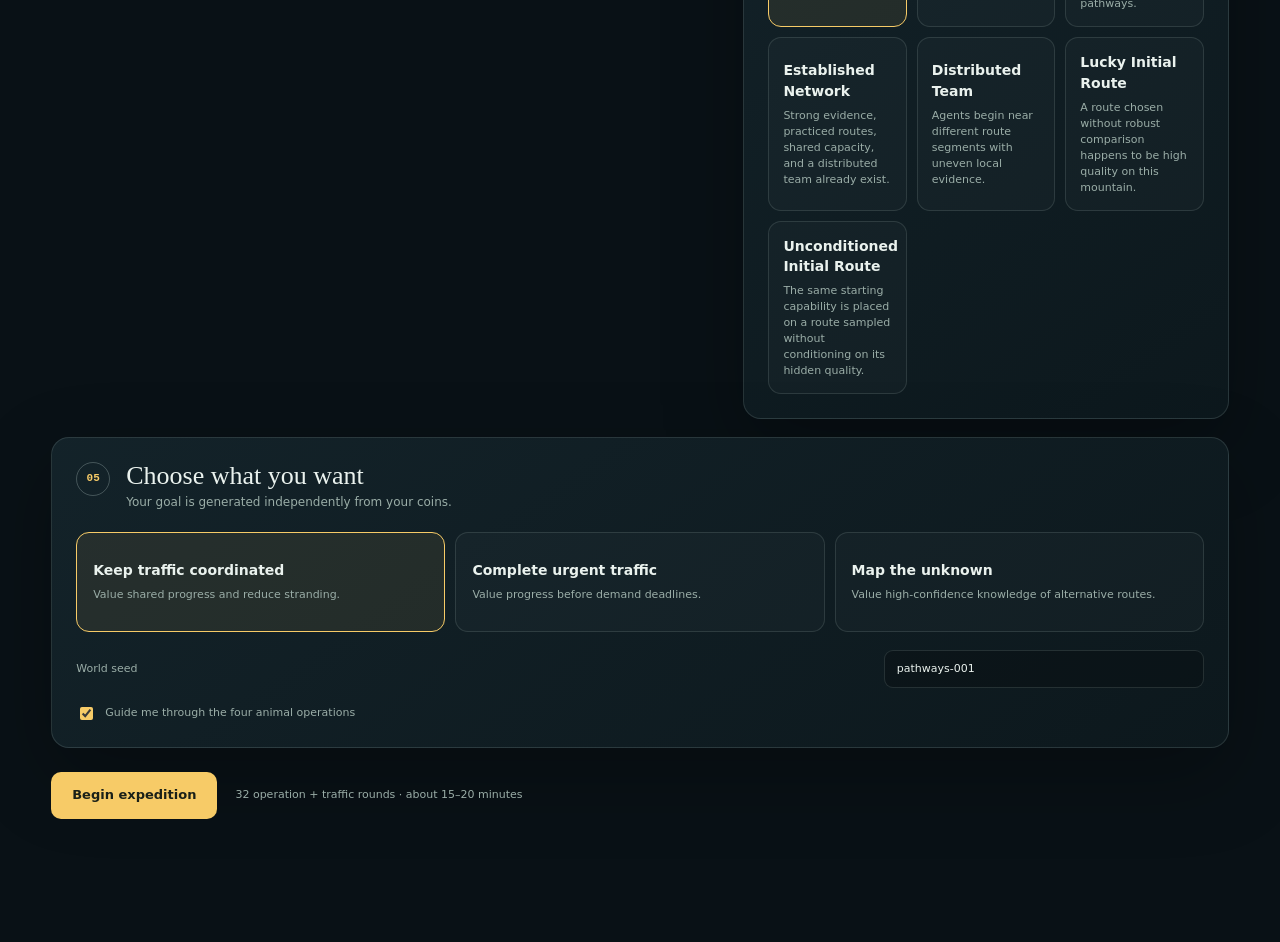
==== commit cbcc5a58: "feat(pathways): add conditional destination payoffs (#18)" ====
--- a/pathways/index.html
+++ b/pathways/index.html
@@ -36,9 +36,20 @@
       </div>
 
       <div class="setup-grid">
+        <section class="setup-panel destination-panel">
+          <div class="section-heading">
+            <span class="step-number">01</span>
+            <div>
+              <h2>Choose the destination</h2>
+              <p>The outcome determines which capabilities and traffic matter.</p>
+            </div>
+          </div>
+          <div class="profile-grid destination-grid" id="destinationGrid"></div>
+        </section>
+
         <section class="setup-panel scenario-panel">
           <div class="section-heading">
-            <span class="step-number">01</span>
+            <span class="step-number">02</span>
             <div>
               <h2>Choose the mountain</h2>
               <p>World pressure changes which routes remain viable.</p>
@@ -48,14 +59,17 @@
           <div class="custom-controls" id="customControls" hidden>
             <label>Environmental uncertainty <output id="uncertaintyOutput">50%</output><input id="uncertaintyInput" type="range" min="0" max="100" value="50"></label>
             <label>Terrain volatility <output id="volatilityOutput">50%</output><input id="volatilityInput" type="range" min="0" max="100" value="50"></label>
+            <label>Route branching <output id="branchingOutput">50%</output><input id="branchingInput" type="range" min="0" max="100" value="50"></label>
+            <label>Terrain observability <output id="observabilityOutput">50%</output><input id="observabilityInput" type="range" min="0" max="100" value="50"></label>
             <label>Social interdependence <output id="interdependenceOutput">50%</output><input id="interdependenceInput" type="range" min="0" max="100" value="50"></label>
+            <label>Route recurrence <output id="routeRecurrenceOutput">50%</output><input id="routeRecurrenceInput" type="range" min="0" max="100" value="50"></label>
             <label>Priority disagreement <output id="disagreementOutput">50%</output><input id="disagreementInput" type="range" min="0" max="100" value="50"></label>
           </div>
         </section>
 
         <section class="setup-panel coins-panel">
           <div class="section-heading">
-            <span class="step-number">02</span>
+            <span class="step-number">04</span>
             <div>
               <h2>Configure navigation costs</h2>
               <p>Coins affect subjective effort, never action availability.</p>
@@ -85,9 +99,20 @@
           <div class="animal-order" id="animalOrder"></div>
         </section>
 
+        <section class="setup-panel origin-panel">
+          <div class="section-heading">
+            <span class="step-number">03</span>
+            <div>
+              <h2>Choose the origin</h2>
+              <p>Starting evidence, capability, infrastructure, distribution, and resources remain separate from terrain.</p>
+            </div>
+          </div>
+          <div class="profile-grid origin-grid" id="originGrid"></div>
+        </section>
+
         <section class="setup-panel goals-panel">
           <div class="section-heading">
-            <span class="step-number">03</span>
+            <span class="step-number">05</span>
             <div>
               <h2>Choose what you want</h2>
               <p>Your goal is generated independently from your coins.</p>
@@ -129,6 +154,7 @@
           <div><p class="eyebrow">Purposeful repeated traffic</p><h2>Logistics demands</h2></div>
           <span class="truth-badge">Source → destination · subject · deadline</span>
         </div>
+        <div class="destination-brief" id="destinationBrief"></div>
         <div class="traffic-demand-list" id="trafficDemandList"></div>
       </section>
 
--- a/pathways/styles.css
+++ b/pathways/styles.css
@@ -103,7 +103,7 @@
 }
 .setup-panel { padding: 24px; }
 .scenario-panel { grid-row: span 2; }
-.goals-panel { grid-column: 1 / -1; }
+.destination-panel, .goals-panel { grid-column: 1 / -1; }
 .section-heading, .panel-heading { display: flex; align-items: flex-start; justify-content: space-between; gap: 16px; }
 .section-heading { margin-bottom: 20px; }
 .section-heading > div { flex: 1; }
@@ -111,7 +111,7 @@
 .step-number { display: grid; flex: 0 0 auto; width: 34px; height: 34px; place-items: center; border: 1px solid var(--line-strong); border-radius: 50%; color: var(--accent); font: 700 11px/1 ui-monospace, monospace; }
 
 .scenario-grid { display: grid; grid-template-columns: repeat(2, minmax(0, 1fr)); gap: 10px; }
-.scenario-card, .goal-card {
+.scenario-card, .goal-card, .profile-card {
   position: relative;
   min-height: 120px;
   padding: 16px;
@@ -122,11 +122,14 @@
   cursor: pointer;
   transition: border-color 140ms ease, transform 140ms ease, background 140ms ease;
 }
-.scenario-card:hover, .goal-card:hover { transform: translateY(-2px); border-color: var(--line-strong); }
-.scenario-card.selected, .goal-card.selected { border-color: var(--accent); background: rgba(247, 203, 103, 0.08); }
-.scenario-card strong, .goal-card strong { display: block; margin-bottom: 7px; font-size: 14px; }
-.scenario-card span, .goal-card span { display: block; color: var(--muted); font-size: 11px; line-height: 1.45; }
+.scenario-card:hover, .goal-card:hover, .profile-card:hover { transform: translateY(-2px); border-color: var(--line-strong); }
+.scenario-card.selected, .goal-card.selected, .profile-card.selected { border-color: var(--accent); background: rgba(247, 203, 103, 0.08); }
+.scenario-card strong, .goal-card strong, .profile-card strong { display: block; margin-bottom: 7px; font-size: 14px; }
+.scenario-card span, .goal-card span, .profile-card span { display: block; color: var(--muted); font-size: 11px; line-height: 1.45; }
 .scenario-card small { position: absolute; top: 14px; right: 14px; color: var(--teal); font: 700 9px/1 ui-monospace, monospace; text-transform: uppercase; }
+.profile-grid { display: grid; grid-template-columns: repeat(4, minmax(0, 1fr)); gap: 10px; }
+.profile-card { min-height: 105px; padding: 14px; }
+.origin-grid { grid-template-columns: repeat(3, minmax(0, 1fr)); }
 
 .custom-controls { display: grid; grid-template-columns: repeat(2, minmax(0, 1fr)); gap: 14px 24px; margin-top: 18px; padding-top: 18px; border-top: 1px solid var(--line); }
 .custom-controls label { display: grid; grid-template-columns: 1fr auto; gap: 5px 10px; color: var(--muted); font-size: 11px; }
@@ -242,12 +245,18 @@
 .agent-reason { margin: 8px 0 0; color: #b9c7c2; font-size: 9px; line-height: 1.4; }
 
 .traffic-demand-list { display: grid; grid-template-columns: repeat(5, minmax(0, 1fr)); gap: 8px; padding: 0 16px 16px; }
+.destination-brief { display: grid; grid-template-columns: 1.1fr 1fr 1fr; gap: 8px; padding: 0 16px 12px; }
+.destination-brief > div { display: grid; gap: 4px; padding: 10px; border: 1px solid var(--line); border-radius: 9px; background: rgba(0, 0, 0, 0.13); }
+.destination-brief small { color: var(--teal); font: 700 8px/1 ui-monospace, monospace; letter-spacing: 0.08em; text-transform: uppercase; }
+.destination-brief strong { font-size: 10px; line-height: 1.45; }
+.destination-brief span { color: var(--muted); font-size: 9px; }
 .traffic-demand { display: grid; gap: 9px; min-height: 100px; padding: 11px; border: 1px solid var(--line); border-radius: 10px; background: rgba(255, 255, 255, 0.025); }
 .traffic-demand > div:first-child { display: grid; gap: 4px; }
 .traffic-demand strong { font-size: 10px; line-height: 1.35; }
 .traffic-demand span { color: var(--muted); font-size: 8px; }
 .traffic-demand.queued { opacity: 0.58; }
 .traffic-demand.completed { border-color: rgba(121, 214, 194, 0.42); background: rgba(121, 214, 194, 0.07); }
+.traffic-demand.awaiting-feedback { border-color: rgba(247, 203, 103, 0.42); background: rgba(247, 203, 103, 0.06); }
 .traffic-demand.overdue { border-color: rgba(240, 123, 134, 0.55); }
 .traffic-meta { align-self: end; display: flex; flex-wrap: wrap; gap: 4px; }
 .traffic-meta span, .traffic-meta b { padding: 4px 5px; border-radius: 5px; background: rgba(0, 0, 0, 0.2); font: 8px/1 ui-monospace, monospace; }
@@ -307,10 +316,10 @@
 
 @media (max-width: 1120px) {
   .setup-grid { grid-template-columns: 1fr; }
-  .scenario-panel, .goals-panel { grid-column: auto; grid-row: auto; }
+  .scenario-panel, .destination-panel, .goals-panel { grid-column: auto; grid-row: auto; }
   .game-layout { grid-template-columns: 1fr; }
   .agent-list { grid-template-columns: repeat(2, 1fr); max-height: none; }
-  .traffic-demand-list { grid-template-columns: repeat(3, 1fr); }
+  .traffic-demand-list, .profile-grid { grid-template-columns: repeat(2, 1fr); }
   .action-grid { grid-template-columns: repeat(2, 1fr); }
 }
 
@@ -318,7 +327,7 @@
   .site-header { position: static; padding: 10px 14px; }
   .brand small, .site-header nav a { display: none; }
   main { padding: 18px 12px 40px; }
-  .scenario-grid, .goal-grid, .custom-controls { grid-template-columns: 1fr; }
+  .scenario-grid, .goal-grid, .profile-grid, .custom-controls, .destination-brief { grid-template-columns: 1fr; }
   .game-status { grid-template-columns: repeat(2, 1fr); }
   .game-status > div { border-right: 0; border-bottom: 1px solid var(--line); }
   .game-status button { grid-column: 1 / -1; }
